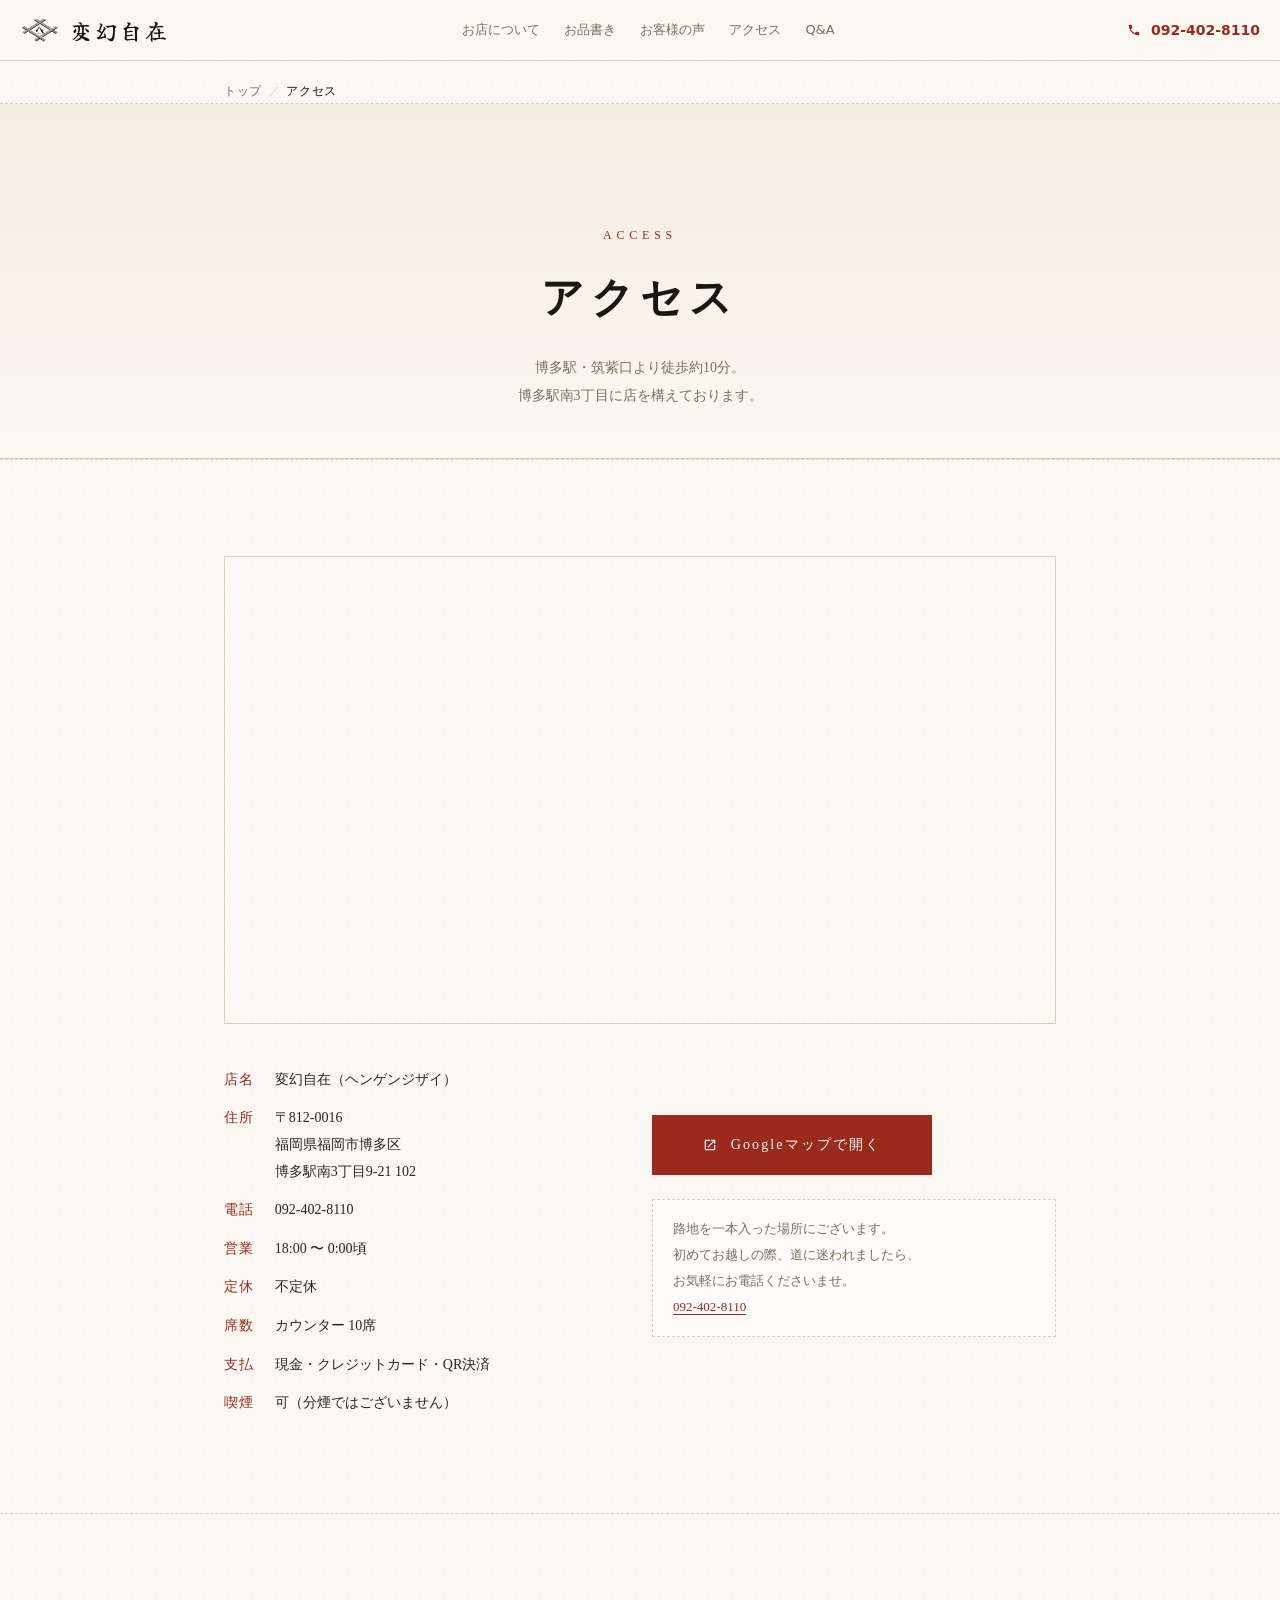
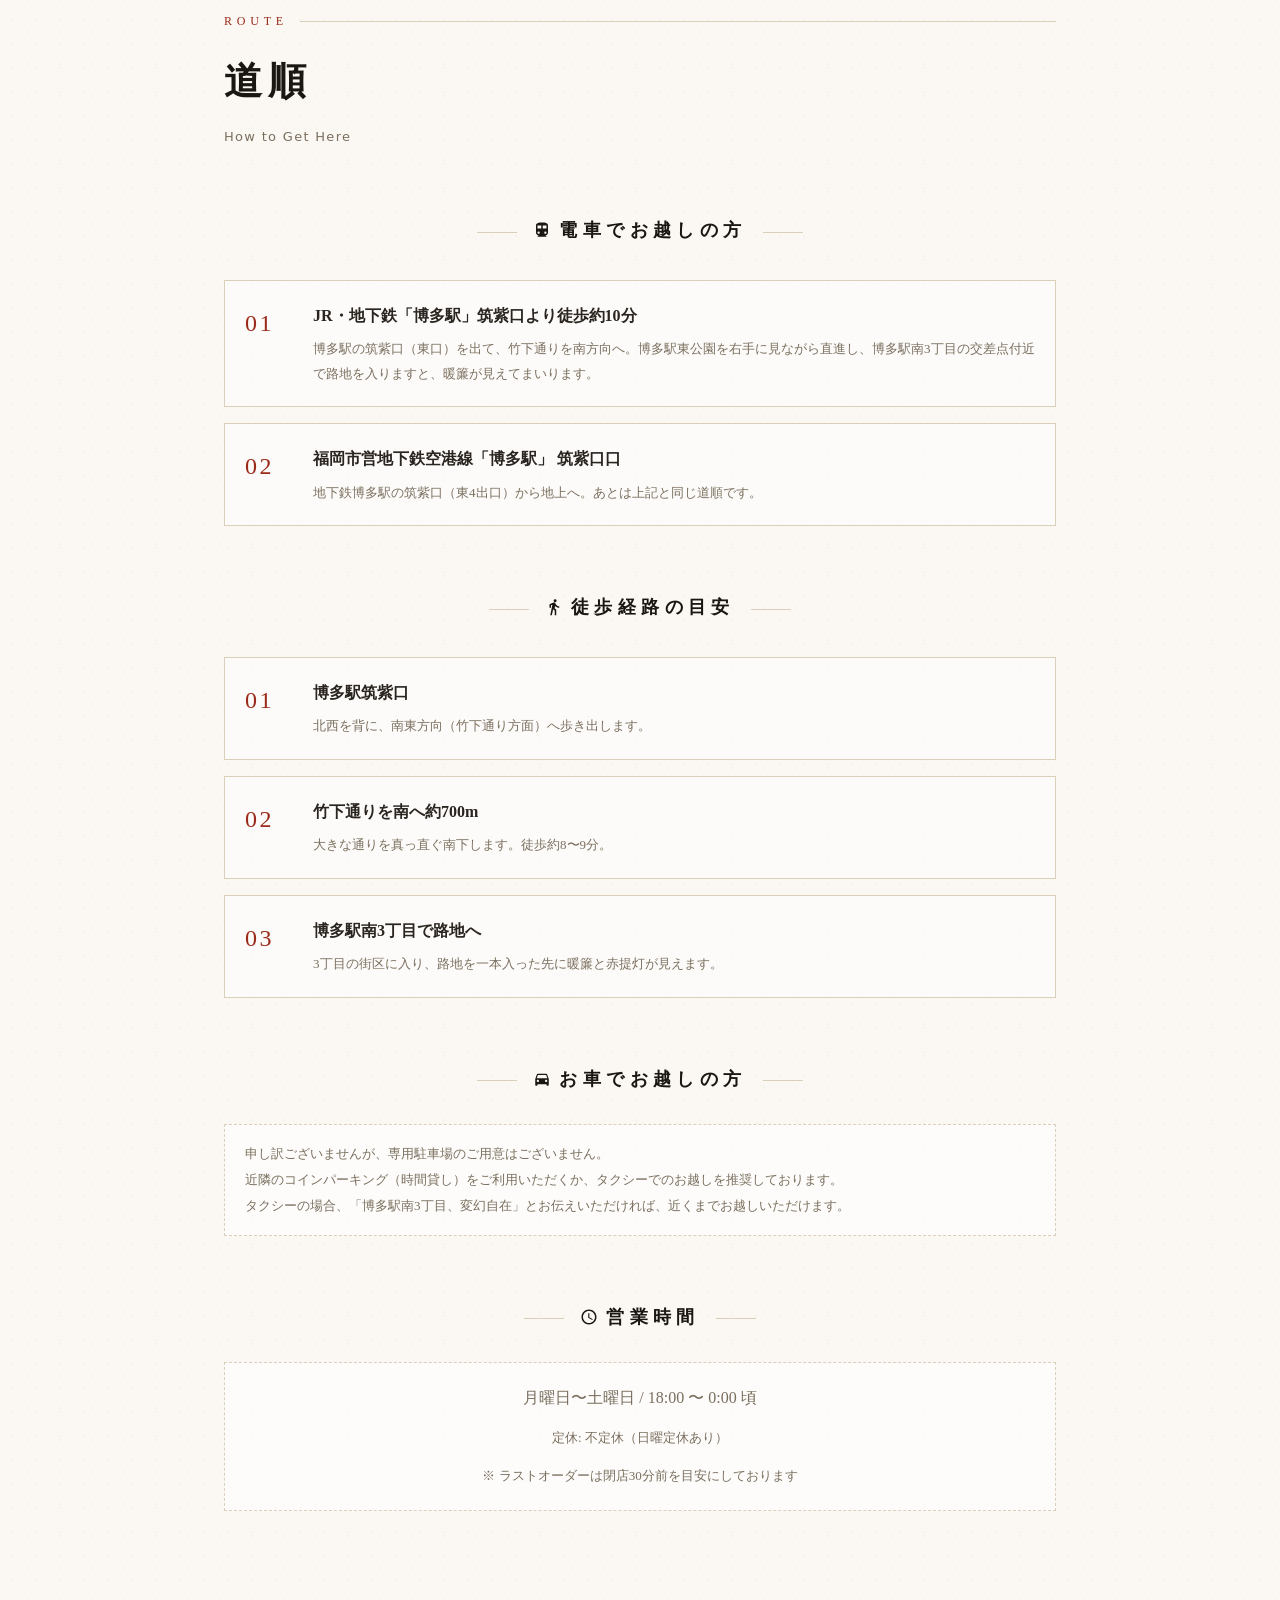
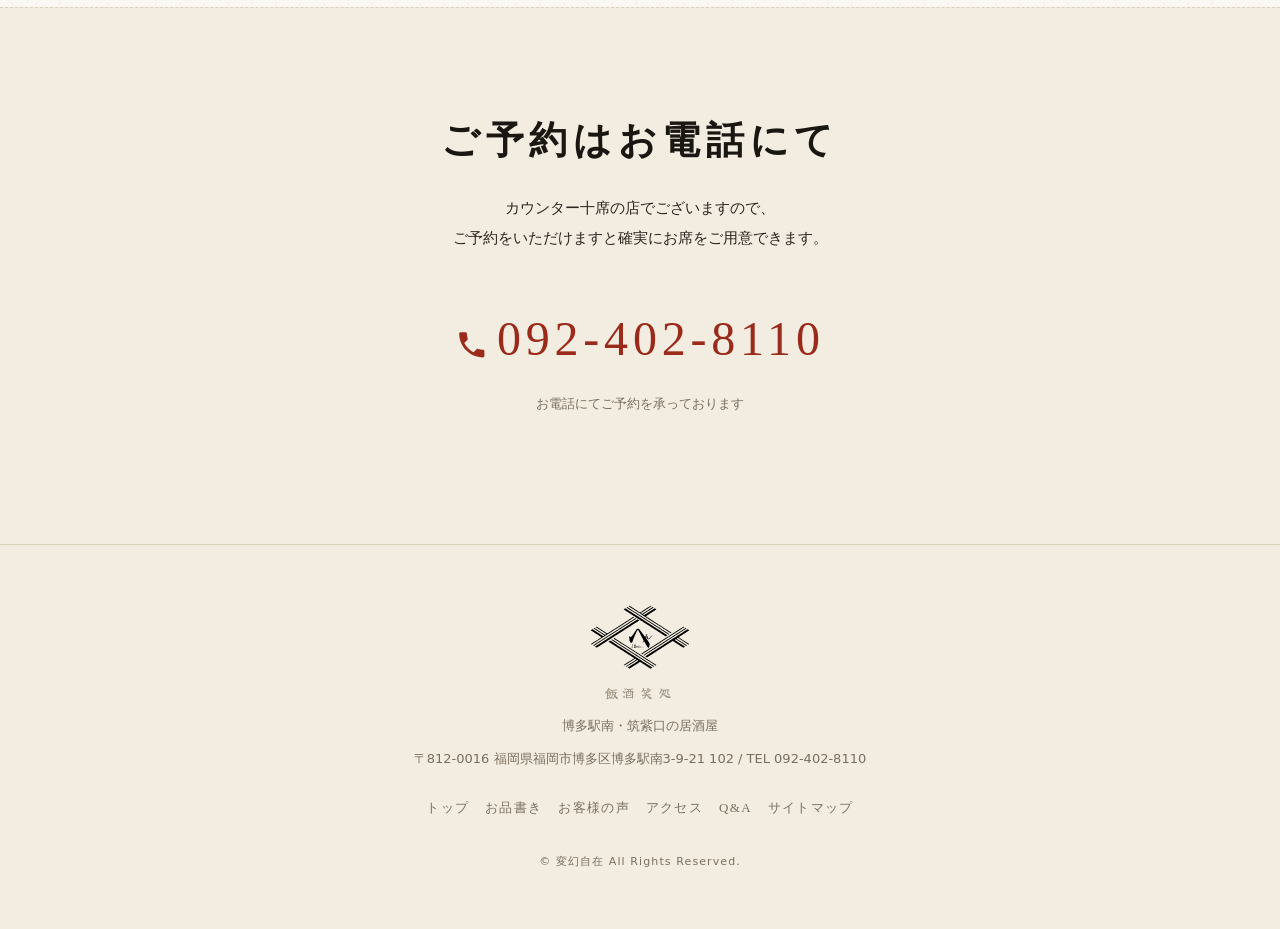
==== access/index.html @ f9820d7b "fix: AIに聞くボタンHTMLから ai-ask-toggle span を削除（CSS除去とHTML残骸の整合） - 前commitでCSSセレクタは削除済だったが、index.html側に <" ====
<!DOCTYPE html>
<html lang="ja">
<head>
<meta charset="UTF-8">
<!-- Google tag (gtag.js) -->
<script async src="https://www.googletagmanager.com/gtag/js?id=G-1P9MWLDR5L"></script>
<script>
  window.dataLayer = window.dataLayer || [];
  function gtag(){dataLayer.push(arguments);}
  gtag('js', new Date());
  gtag('config', 'G-1P9MWLDR5L');
  // CV計測: 電話タップ / 地図タップ
  document.addEventListener('click', function(e){
    var tel = e.target.closest('a[href^="tel:"]');
    if (tel) {
      var phone = tel.getAttribute('href').replace('tel:','').replace(/[^0-9]/g,'');
      gtag('event', 'phone_click', { phone_number: phone, page_path: location.pathname, link_text: tel.textContent.trim() });
      gtag('event', 'generate_lead', { currency: 'JPY', value: 1, method: 'phone' });
      return;
    }
    var map = e.target.closest('a[href*="maps.app.goo.gl"], a[href*="google.com/maps"]');
    if (map && !map.closest('iframe')) {
      gtag('event', 'map_click', { link_url: map.getAttribute('href'), page_path: location.pathname });
      gtag('event', 'generate_lead', { currency: 'JPY', value: 1, method: 'map' });
    }
  });
</script>
<meta name="viewport" content="width=device-width, initial-scale=1.0">
<meta name="format-detection" content="telephone=no">
<title>アクセス｜変幻自在｜博多駅・筑紫口より徒歩10分の居酒屋</title>
<meta name="description" content="四季折々の旬のお料理と豊富なお酒・酒の肴の居酒屋「変幻自在」へのアクセス。〒812-0016 博多駅南3-9-21 102。博多駅・筑紫口より徒歩約10分。地図・道順・営業時間。電話 092-402-8110。">
<meta name="keywords" content="変幻自在 アクセス,博多駅 居酒屋 徒歩,博多駅 筑紫口 居酒屋,博多駅南3丁目 居酒屋,博多 居酒屋 地図">
<link rel="canonical" href="https://hengenjizai-hakata.com/access/">
<link rel="icon" type="image/svg+xml" href="/assets/logo.svg">
<link rel="apple-touch-icon" href="/assets/logo.svg">
<meta name="theme-color" content="#fbf8f3">
<meta property="og:type" content="article">
<meta property="og:title" content="アクセス｜変幻自在｜博多駅・筑紫口より徒歩10分">
<meta property="og:description" content="四季折々の旬のお料理と豊富なお酒の居酒屋「変幻自在」へのアクセス。〒812-0016 博多駅南3-9-21 102。博多駅・筑紫口より徒歩約10分。地図・道順・営業時間。">
<meta property="og:url" content="https://hengenjizai-hakata.com/access/">
<meta property="og:locale" content="ja_JP">
<meta property="og:site_name" content="変幻自在">
<meta property="og:image" content="https://hengenjizai-hakata.com/assets/exterior.jpg">
<meta property="og:image:secure_url" content="https://hengenjizai-hakata.com/assets/exterior.jpg">
<meta property="og:image:type" content="image/jpeg">
<meta property="og:image:width" content="1600">
<meta property="og:image:height" content="1067">
<meta property="og:image:alt" content="変幻自在 店舗外観｜暖簾と赤提灯（博多駅南）">
<meta name="twitter:card" content="summary_large_image">
<meta name="twitter:title" content="アクセス｜変幻自在｜博多駅・筑紫口より徒歩10分">
<meta name="twitter:description" content="四季折々の旬のお料理と豊富なお酒の居酒屋「変幻自在」。〒812-0016 博多駅南3-9-21 102。博多駅・筑紫口より徒歩約10分。地図・道順・営業時間。">
<meta name="twitter:image" content="https://hengenjizai-hakata.com/assets/exterior.jpg">
<meta name="twitter:image:alt" content="変幻自在 店舗外観｜暖簾と赤提灯（博多駅南）">

<link rel="preconnect" href="https://fonts.googleapis.com">
<link rel="preconnect" href="https://fonts.gstatic.com" crossorigin>
<link rel="stylesheet" href="https://fonts.googleapis.com/css2?family=Klee+One:wght@400;600&family=Yuji+Mai&display=swap">
<link rel="stylesheet" href="/assets/style.css?v=20260519n">

<script type="application/ld+json">
{
  "@context": "https://schema.org",
  "@type": "BreadcrumbList",
  "itemListElement": [
    {"@type":"ListItem","position":1,"name":"トップ","item":"https://hengenjizai-hakata.com/"},
    {"@type":"ListItem","position":2,"name":"アクセス","item":"https://hengenjizai-hakata.com/access/"}
  ]
}
</script>

<script type="application/ld+json">
{
  "@context":"https://schema.org",
  "@type":"Restaurant",
  "name":"変幻自在",
  "alternateName":"ヘンゲンジザイ",
  "image":["https://hengenjizai-hakata.com/assets/exterior.jpg","https://hengenjizai-hakata.com/assets/interior.jpg"],
  "address":{"@type":"PostalAddress","streetAddress":"博多駅南3丁目9-21 102","addressLocality":"福岡市博多区","addressRegion":"福岡県","postalCode":"812-0016","addressCountry":"JP"},
  "geo":{"@type":"GeoCoordinates","latitude":33.58189,"longitude":130.42303},
  "telephone":"+81-92-402-8110",
  "url":"https://hengenjizai-hakata.com/",
  "smokingAllowed":true,
  "maximumAttendeeCapacity":10,
  "servesCuisine":["Japanese","Izakaya"],
  "priceRange":"¥3,000〜¥4,000",
  "acceptsReservations":"True",
  "openingHoursSpecification":[{"@type":"OpeningHoursSpecification","dayOfWeek":["Monday","Tuesday","Wednesday","Thursday","Friday","Saturday"],"opens":"18:00","closes":"00:00"}],
  "hasMap":"https://maps.app.goo.gl/iHLLd2m7xEdmFTqz5",
  "publicAccess":true
}
</script>
<script>if(sessionStorage.getItem('hjz_loaded')){document.documentElement.classList.add('no-loader')}</script>
</head>
<body>

<div class="loader" id="loader">
  <img src="/assets/logo.svg" alt="変幻自在" class="loader-logo">
</div>

<svg xmlns="http://www.w3.org/2000/svg" style="display:none" aria-hidden="true">
  <symbol id="i-phone" viewBox="0 0 24 24"><path fill="currentColor" d="M6.62 10.79c1.44 2.83 3.76 5.14 6.59 6.59l2.2-2.2c.28-.28.67-.36 1.02-.25 1.12.37 2.33.57 3.57.57.55 0 1 .45 1 1V20c0 .55-.45 1-1 1-9.39 0-17-7.61-17-17 0-.55.45-1 1-1h3.5c.55 0 1 .45 1 1 0 1.25.2 2.45.57 3.57.11.35.03.74-.25 1.02l-2.2 2.2z"/></symbol>
  <symbol id="i-pin" viewBox="0 0 24 24"><path fill="currentColor" d="M12 2C8.13 2 5 5.13 5 9c0 5.25 7 13 7 13s7-7.75 7-13c0-3.87-3.13-7-7-7zm0 9.5a2.5 2.5 0 1 1 0-5 2.5 2.5 0 0 1 0 5z"/></symbol>
  <symbol id="i-menu" viewBox="0 0 24 24"><path fill="currentColor" d="M3 5h2v2H3V5zm4 0h14v2H7V5zM3 11h2v2H3v-2zm4 0h14v2H7v-2zM3 17h2v2H3v-2zm4 0h14v2H7v-2z"/></symbol>
  <symbol id="i-star" viewBox="0 0 24 24"><path fill="currentColor" d="M12 2l3.09 6.26L22 9.27l-5 4.87L18.18 21 12 17.77 5.82 21 7 14.14l-5-4.87 6.91-1.01L12 2z"/></symbol>
  <symbol id="i-train" viewBox="0 0 24 24"><path fill="currentColor" d="M12 2c-4 0-8 .5-8 4v9.5C4 17.43 5.57 19 7.5 19L6 20.5v.5h12v-.5L16.5 19c1.93 0 3.5-1.57 3.5-3.5V6c0-3.5-3.58-4-8-4zM7.5 17c-.83 0-1.5-.67-1.5-1.5S6.67 14 7.5 14s1.5.67 1.5 1.5S8.33 17 7.5 17zm3.5-7H6V6h5v4zm2 0V6h5v4h-5zm3.5 7c-.83 0-1.5-.67-1.5-1.5s.67-1.5 1.5-1.5 1.5.67 1.5 1.5-.67 1.5-1.5 1.5z"/></symbol>
  <symbol id="i-walk" viewBox="0 0 24 24"><path fill="currentColor" d="M13.5 5.5c1.1 0 2-.9 2-2s-.9-2-2-2-2 .9-2 2 .9 2 2 2zM9.8 8.9L7 23h2.1l1.8-8 2.1 2v6h2v-7.5l-2.1-2 .6-3C14.8 12 16.8 13 19 13v-2c-1.9 0-3.5-1-4.3-2.4l-1-1.6c-.4-.6-1-1-1.7-1-.3 0-.5.1-.8.1L6 8.3V13h2V9.6l1.8-.7z"/></symbol>
  <symbol id="i-car" viewBox="0 0 24 24"><path fill="currentColor" d="M18.92 6.01C18.72 5.42 18.16 5 17.5 5h-11c-.66 0-1.21.42-1.42 1.01L3 12v8c0 .55.45 1 1 1h1c.55 0 1-.45 1-1v-1h12v1c0 .55.45 1 1 1h1c.55 0 1-.45 1-1v-8l-2.08-5.99zM6.5 16c-.83 0-1.5-.67-1.5-1.5S5.67 13 6.5 13s1.5.67 1.5 1.5S7.33 16 6.5 16zm11 0c-.83 0-1.5-.67-1.5-1.5s.67-1.5 1.5-1.5 1.5.67 1.5 1.5-.67 1.5-1.5 1.5zM5 11l1.5-4.5h11L19 11H5z"/></symbol>
  <symbol id="i-external" viewBox="0 0 24 24"><path fill="currentColor" d="M19 19H5V5h7V3H5c-1.11 0-2 .9-2 2v14a2 2 0 0 0 2 2h14c1.1 0 2-.9 2-2v-7h-2v7zM14 3v2h3.59l-9.83 9.83 1.41 1.41L19 6.41V10h2V3h-7z"/></symbol>
  <symbol id="i-clock" viewBox="0 0 24 24"><path fill="currentColor" d="M12 2C6.48 2 2 6.48 2 12s4.48 10 10 10 10-4.48 10-10S17.52 2 12 2zm0 18c-4.41 0-8-3.59-8-8s3.59-8 8-8 8 3.59 8 8-3.59 8-8 8zm.5-13H11v6l5.25 3.15.75-1.23-4.5-2.67V7z"/></symbol>
</svg>

<header>
  <div class="row">
    <a href="/" class="logo" aria-label="変幻自在 トップへ"><img src="/assets/logo.svg" alt="" class="logo-img" aria-hidden="true"><span class="logo-text font-shodo">変幻自在</span></a>
    <nav>
      <a href="/#about">お店について</a>
      <a href="/menu/">お品書き</a>
      <a href="/voice/">お客様の声</a>
      <a href="/access/" aria-current="page">アクセス</a>
      <a href="/faq/">Q&amp;A</a>
    </nav>
    <a href="tel:0924028110" class="tel-mini"><svg class="icon" aria-hidden="true"><use href="#i-phone"/></svg>092-402-8110</a>
  </div>
</header>

<nav class="breadcrumb" aria-label="パンくず">
  <ol>
    <li><a href="/">トップ</a></li>
    <li aria-current="page">アクセス</li>
  </ol>
</nav>

<section class="page-hero">
  <div class="sub">ACCESS</div>
  <h1>アクセス</h1>
  <p>博多駅・筑紫口より徒歩約10分。<br>博多駅南3丁目に店を構えております。</p>
</section>

<section>
  <div class="container">
    <div class="access-map" style="margin-bottom:32px">
      <iframe src="https://www.google.com/maps/embed?pb=!1m18!1m12!1m3!1d3323.9018913751415!2d130.42303697569642!3d33.58189647333772!2m3!1f0!2f0!3f0!3m2!1i1024!2i768!4f13.1!3m3!1m2!1s0x354191bb45102d21%3A0x3eda481ae84d80f0!2z5aSJ5bm76Ieq5Zyo!5e0!3m2!1sja!2sjp!4v1779094374342!5m2!1sja!2sjp" style="width:100%;aspect-ratio:16/9;border:1px solid var(--c-line)" allowfullscreen referrerpolicy="no-referrer-when-downgrade" title="変幻自在 地図"></iframe>
    </div>

    <div class="access-row">
      <div class="access-info">
        <dl>
          <dt>店名</dt><dd>変幻自在（ヘンゲンジザイ）</dd>
          <dt>住所</dt><dd>〒812-0016<br>福岡県福岡市博多区<br>博多駅南3丁目9-21 102</dd>
          <dt>電話</dt><dd><a href="tel:0924028110">092-402-8110</a></dd>
          <dt>営業</dt><dd>18:00 〜 0:00頃</dd>
          <dt>定休</dt><dd>不定休</dd>
          <dt>席数</dt><dd>カウンター 10席</dd>
          <dt>支払</dt><dd>現金・クレジットカード・QR決済</dd>
          <dt>喫煙</dt><dd>可（分煙ではございません）</dd>
        </dl>
      </div>
      <div>
        <div class="section-cta" style="text-align:left">
          <a href="https://maps.app.goo.gl/iHLLd2m7xEdmFTqz5" target="_blank" rel="noopener" class="btn btn-primary"><svg class="icon" aria-hidden="true"><use href="#i-external"/></svg>Googleマップで開く</a>
        </div>
        <div class="access-note" style="margin-top:24px">
          路地を一本入った場所にございます。<br>
          初めてお越しの際、道に迷われましたら、<br>
          お気軽にお電話くださいませ。<br>
          <a href="tel:0924028110" style="color:var(--c-accent);border-bottom:1px solid currentColor">092-402-8110</a>
        </div>
      </div>
    </div>
  </div>
</section>

<section>
  <div class="container">
    <div class="sect-label">ROUTE</div>
    <h2 class="sect-title">道順<small>How to Get Here</small></h2>

    <h3 class="menu-h3"><svg class="icon" aria-hidden="true" style="margin-right:8px"><use href="#i-train"/></svg>電車でお越しの方</h3>
    <div class="route-steps">
      <div class="route-step">
        <div>
          <h4>JR・地下鉄「博多駅」筑紫口より徒歩約10分</h4>
          <p>博多駅の筑紫口（東口）を出て、竹下通りを南方向へ。博多駅東公園を右手に見ながら直進し、博多駅南3丁目の交差点付近で路地を入りますと、暖簾が見えてまいります。</p>
        </div>
      </div>
      <div class="route-step">
        <div>
          <h4>福岡市営地下鉄空港線「博多駅」 筑紫口口</h4>
          <p>地下鉄博多駅の筑紫口（東4出口）から地上へ。あとは上記と同じ道順です。</p>
        </div>
      </div>
    </div>

    <h3 class="menu-h3"><svg class="icon" aria-hidden="true" style="margin-right:8px"><use href="#i-walk"/></svg>徒歩経路の目安</h3>
    <div class="route-steps">
      <div class="route-step">
        <div>
          <h4>博多駅筑紫口</h4>
          <p>北西を背に、南東方向（竹下通り方面）へ歩き出します。</p>
        </div>
      </div>
      <div class="route-step">
        <div>
          <h4>竹下通りを南へ約700m</h4>
          <p>大きな通りを真っ直ぐ南下します。徒歩約8〜9分。</p>
        </div>
      </div>
      <div class="route-step">
        <div>
          <h4>博多駅南3丁目で路地へ</h4>
          <p>3丁目の街区に入り、路地を一本入った先に暖簾と赤提灯が見えます。</p>
        </div>
      </div>
    </div>

    <h3 class="menu-h3"><svg class="icon" aria-hidden="true" style="margin-right:8px"><use href="#i-car"/></svg>お車でお越しの方</h3>
    <div class="access-note">
      申し訳ございませんが、専用駐車場のご用意はございません。<br>
      近隣のコインパーキング（時間貸し）をご利用いただくか、タクシーでのお越しを推奨しております。<br>
      タクシーの場合、「博多駅南3丁目、変幻自在」とお伝えいただければ、近くまでお越しいただけます。
    </div>

    <h3 class="menu-h3" style="margin-top:64px"><svg class="icon" aria-hidden="true" style="margin-right:8px"><use href="#i-clock"/></svg>営業時間</h3>
    <div class="access-note" style="text-align:center;font-family:var(--font-mincho);font-size:16px;line-height:2.4">
      月曜日〜土曜日 / 18:00 〜 0:00 頃<br>
      <span style="font-size:13px;color:var(--c-mute)">定休: 不定休（日曜定休あり）</span><br>
      <span style="font-size:13px;color:var(--c-mute)">※ ラストオーダーは閉店30分前を目安にしております</span>
    </div>
  </div>
</section>

<section style="background:var(--c-bg2)">
  <div class="container reservation">
    <h2 class="sect-title" style="margin-bottom:16px">ご予約はお電話にて</h2>
    <p class="lead">
      カウンター十席の店でございますので、<br>
      ご予約をいただけますと確実にお席をご用意できます。
    </p>
    <a href="tel:0924028110" class="big-tel"><svg class="icon" aria-hidden="true"><use href="#i-phone"/></svg>092-402-8110</a>
    <div class="tel-note">お電話にてご予約を承っております</div>
  </div>
</section>

<footer>
  <div class="logo"><img src="/assets/logo.svg" alt="変幻自在" class="logo-img"></div>
  <p class="footer-tagline">飯酒笑処</p>
  <p>博多駅南・筑紫口の居酒屋</p>
  <p>〒812-0016 福岡県福岡市博多区博多駅南3-9-21 102 / TEL 092-402-8110</p>
  <nav>
    <a href="/">トップ</a>
    <a href="/menu/">お品書き</a>
    <a href="/voice/">お客様の声</a>
    <a href="/access/">アクセス</a>
    <a href="/faq/">Q&amp;A</a>
    <a href="/sitemap/">サイトマップ</a>
  </nav>
  <div class="copyright">© 変幻自在 All Rights Reserved.</div>
</footer>

<nav class="mobile-cta" aria-label="モバイルCTA">
  <a href="tel:0924028110" class="primary"><svg class="icon" aria-hidden="true"><use href="#i-phone"/></svg>電話する</a>
  <a href="/menu/"><svg class="icon" aria-hidden="true"><use href="#i-menu"/></svg>品書き</a>
  <a href="https://maps.app.goo.gl/iHLLd2m7xEdmFTqz5" target="_blank" rel="noopener"><svg class="icon" aria-hidden="true"><use href="#i-pin"/></svg>地図</a>
</nav>

<script>
(function(){
  var l=document.getElementById('loader');
  if(!l)return;
  function hide(){l.classList.add('is-hidden')}
  if(document.readyState==='complete'){setTimeout(hide,800)}
  else{window.addEventListener('load',function(){setTimeout(hide,800)},{once:true})}
  setTimeout(hide,3500);
})();
sessionStorage.setItem('hjz_loaded','1');
</script>

</body>
</html>
---- assets/style.css ----
/* Loader */
.loader{
  position:fixed;inset:0;background:#fff;z-index:9999;
  display:flex;align-items:center;justify-content:center;
  transition:opacity 1s cubic-bezier(.4,0,.2,1), visibility 1s cubic-bezier(.4,0,.2,1);
}
.loader-logo{
  width:min(60%,320px);height:auto;
  opacity:0;
  animation:logo-breathe 2.2s cubic-bezier(.2,.7,.3,1) forwards;
}
.loader.is-hidden{opacity:0;visibility:hidden;pointer-events:none}
.loader.is-hidden .loader-logo{transform:scale(1.04);opacity:.6;transition:transform 1s ease, opacity 1s ease}
@keyframes logo-breathe{
  0%{opacity:0;transform:scale(.92)}
  35%{opacity:1;transform:scale(1)}
  100%{opacity:1;transform:scale(1.02)}
}
html.no-loader .loader{display:none}
@media(prefers-reduced-motion:reduce){
  .loader-logo{animation:none;opacity:1}
  .hero .sub,.hero h1,.hero .lead,.hero .cta-row{opacity:1;animation:none}
  .hero-img{opacity:1;animation:none}
}

/* Logos */
.logo-img{display:block;height:auto;width:auto}
header .logo{
  display:inline-flex;align-items:center;gap:10px;
  font-family:var(--font-mincho);font-size:18px;letter-spacing:.18em;color:var(--c-ink);
  line-height:1;
}
header .logo-img{height:26px;width:auto;max-width:48px;display:block}
header .logo-text{display:inline-block;line-height:1;white-space:nowrap}
@media(max-width:600px){
  header .logo-img{height:22px;max-width:40px}
  header .logo{font-size:15px;gap:8px;letter-spacing:.15em}
}
footer .logo-img{height:72px;margin:0 auto 4px;max-width:220px}

:root{
  --c-bg:#fbf8f3;
  --c-bg2:#f3ede1;
  --c-text:#2a2520;
  --c-mute:#7a6f5f;
  --c-line:#d9cfbb;
  --c-ink:#1a1612;
  --c-accent:#9a2a1a;
  --c-accent2:#2c4c6b;
  --font-mincho:"Shippori Mincho","Noto Serif JP",serif;
  --font-gothic:"Noto Sans JP",system-ui,sans-serif;
  --font-hand:"Klee One","Yuji Mai","Shippori Mincho",cursive;
  --font-shodo:"Yuji Mai","Shippori Mincho","Noto Serif JP",serif;
}
.font-shodo{font-family:var(--font-shodo) !important;letter-spacing:.18em}
.hero h1.font-shodo{font-weight:400}
header .logo-text.font-shodo{font-weight:400;letter-spacing:.14em}
.footer-tagline{
  font-family:var(--font-shodo);
  font-size:13px;
  color:var(--c-mute);
  letter-spacing:.35em;
  opacity:.7;
  margin:8px 0 6px;
}
*{box-sizing:border-box;margin:0;padding:0}
html{scroll-behavior:smooth}
body{
  background:var(--c-bg);
  color:var(--c-text);
  font-family:var(--font-gothic);
  font-size:16px;line-height:1.9;
  -webkit-font-smoothing:antialiased;
  padding-bottom:64px;
  background-image:
    radial-gradient(rgba(154,42,26,.04) 1px,transparent 1px),
    radial-gradient(rgba(42,37,32,.03) 1px,transparent 1px);
  background-size:24px 24px, 32px 32px;
  background-position:0 0, 12px 16px;
}
a{color:inherit;text-decoration:none}
img{max-width:100%;display:block;height:auto}
.icon{width:1em;height:1em;display:inline-block;vertical-align:-.15em;fill:currentColor;flex-shrink:0}
.icon-lg{width:1.5em;height:1.5em}
.stars{display:inline-flex;gap:2px;color:var(--c-accent);align-items:center}
.stars .icon{width:1.1em;height:1.1em}
.container{max-width:880px;margin:0 auto;padding:0 24px}

/* Header */
header{
  position:fixed;top:0;left:0;right:0;z-index:50;
  background:rgba(251,248,243,.92);backdrop-filter:blur(6px);
  border-bottom:1px solid var(--c-line);
}
header .row{display:flex;justify-content:space-between;align-items:center;height:60px;padding:0 20px}
header .logo{font-family:var(--font-mincho);font-size:22px;letter-spacing:.15em;color:var(--c-ink)}
header .logo .sm{font-size:11px;color:var(--c-mute);letter-spacing:.2em;margin-left:6px;font-family:var(--font-gothic)}
header nav{display:none}
header .tel-mini{display:inline-flex;align-items:center;gap:6px;color:var(--c-accent);font-weight:700;font-size:14px}
header .tel-mini .icon{width:14px;height:14px;margin-right:4px}
@media(min-width:880px){
  header nav{display:flex;gap:24px;font-size:13px}
  header nav a{color:var(--c-mute)}
  header nav a:hover{color:var(--c-accent)}
}

/* Breadcrumb */
.breadcrumb{
  padding:80px 24px 0;max-width:880px;margin:0 auto;
  font-size:12px;color:var(--c-mute);letter-spacing:.05em;
}
.breadcrumb ol{list-style:none;display:flex;flex-wrap:wrap;gap:6px;align-items:center}
.breadcrumb li::after{content:"／";margin-left:6px;color:var(--c-line)}
.breadcrumb li:last-child::after{display:none}
.breadcrumb a{color:var(--c-mute)}
.breadcrumb a:hover{color:var(--c-accent)}
.breadcrumb li[aria-current]{color:var(--c-ink)}

/* Hero */
.hero{
  min-height:100vh;display:flex;align-items:flex-end;justify-content:center;
  text-align:center;padding:120px 24px 64px;
  background:
    linear-gradient(180deg,rgba(251,248,243,.0) 0%,rgba(251,248,243,.0) 35%,rgba(251,248,243,.65) 75%,rgba(251,248,243,.95) 100%),
    url('/assets/exterior.jpg') center 35%/cover no-repeat;
  position:relative;
  overflow:hidden;
}
.hero-img{display:none}
.hero-content{width:100%;position:relative;z-index:2}
.hero .sub,.hero h1,.hero .lead,.hero .cta-row{opacity:0;animation:hero-fade 1.2s cubic-bezier(.2,.7,.3,1) forwards}
.hero .sub{animation-delay:1.3s}
.hero h1{animation-delay:1.5s}
.hero .lead{animation-delay:1.9s}
.hero .cta-row{animation-delay:2.3s}
@keyframes hero-fade{from{opacity:0;transform:translateY(24px)}to{opacity:1;transform:translateY(0)}}
.hero::before{
  content:"";position:absolute;inset:0;
  background:inherit;background-size:cover;background-position:center 35%;
  z-index:0;
  opacity:0;
  animation:hero-img-in 2s ease-out .8s forwards, hero-zoom 18s ease-out 1.2s forwards;
}
@keyframes hero-img-in{from{opacity:0;transform:scale(1.08)}to{opacity:1;transform:scale(1.04)}}
@keyframes hero-zoom{from{transform:scale(1.04)}to{transform:scale(1)}}

@media(max-width:720px){
  .hero{
    min-height:auto;
    background:none !important;
    display:block;
    padding:80px 0 40px;
    text-align:center;
    overflow:visible;
  }
  .hero::before{display:none}
  .hero-img{
    display:block;
    width:100%;
    aspect-ratio:4/3;
    object-fit:cover;
    opacity:0;
    animation:hero-img-in-sp 1.4s ease-out .6s forwards;
  }
  @keyframes hero-img-in-sp{from{opacity:0}to{opacity:1}}
  .hero-content{padding:36px 24px 0}
  .hero h1{text-shadow:none;margin-top:0}
  .hero .sub{margin-bottom:24px}
  .hero .sub{animation-delay:1.1s}
  .hero h1{animation-delay:1.3s}
  .hero .lead{animation-delay:1.6s}
  .hero .cta-row{animation-delay:1.9s}
}
.hero h1{
  font-family:var(--font-mincho);
  font-size:clamp(40px,10vw,84px);
  letter-spacing:.2em;color:var(--c-ink);
  margin:0 0 20px;
  font-weight:600;
  text-shadow:0 2px 16px rgba(251,248,243,.6);
}
.hero .sub{
  font-family:var(--font-mincho);
  font-size:clamp(13px,2.6vw,15px);
  color:var(--c-accent);letter-spacing:.4em;margin-bottom:32px;
}
.hero p.lead{
  font-family:var(--font-mincho);
  font-size:clamp(15px,3.6vw,18px);
  max-width:520px;margin:0 auto 36px;
  color:var(--c-text);line-height:2.2;
}
.hero .cta-row{display:flex;flex-direction:column;gap:12px;align-items:center}
@media(min-width:600px){.hero .cta-row{flex-direction:row;justify-content:center}}

/* Page hero (sub pages) */
.page-hero{
  padding:120px 24px 48px;text-align:center;
  background:linear-gradient(180deg,var(--c-bg2),var(--c-bg));
  border-bottom:1px solid var(--c-line);
}
.page-hero .sub{font-family:var(--font-mincho);font-size:12px;color:var(--c-accent);letter-spacing:.4em;margin-bottom:12px}
.page-hero h1{font-family:var(--font-mincho);font-size:clamp(28px,6vw,42px);letter-spacing:.15em;color:var(--c-ink);font-weight:600}
.page-hero p{font-family:var(--font-mincho);font-size:14px;color:var(--c-mute);margin-top:16px;line-height:2}

/* Button */
.btn{
  display:inline-flex;align-items:center;justify-content:center;gap:8px;
  padding:16px 32px;border:1px solid var(--c-ink);color:var(--c-ink);
  font-family:var(--font-mincho);letter-spacing:.15em;font-size:14px;
  background:transparent;
  transition:.2s;min-width:240px;
}
.btn:hover{background:var(--c-ink);color:var(--c-bg)}
.btn-primary{background:var(--c-accent);border-color:var(--c-accent);color:#fff}
.btn-primary:hover{background:#7c1d10;color:#fff}
.btn .icon{margin-right:6px}
.big-tel .icon{width:.7em;height:.7em;margin-right:8px}

/* Section common */
section{padding:96px 0;border-top:1px dashed var(--c-line)}
.sect-label{
  font-family:var(--font-mincho);
  color:var(--c-accent);letter-spacing:.4em;font-size:12px;margin-bottom:12px;
  display:flex;align-items:center;gap:12px;
}
.sect-label::after{content:"";flex:1;height:1px;background:var(--c-line)}
.sect-title{
  font-family:var(--font-mincho);
  font-size:clamp(26px,5.5vw,38px);letter-spacing:.15em;
  margin-bottom:40px;color:var(--c-ink);
}
.sect-title small{display:block;font-size:13px;color:var(--c-mute);letter-spacing:.1em;margin-top:8px;font-family:var(--font-gothic);font-weight:400}

/* About */
.about p{margin-bottom:1.2em;font-size:15px;line-height:2.2;font-family:var(--font-mincho)}
.about .pull{
  font-family:var(--font-mincho);
  font-size:clamp(20px,4.5vw,28px);
  color:var(--c-accent);letter-spacing:.1em;line-height:2;
  margin:40px 0;padding:32px 0;
  border-top:1px solid var(--c-line);border-bottom:1px solid var(--c-line);
  text-align:center;
}

/* Price summary */
.price-summary{
  background:var(--c-bg2);
  border:1px solid var(--c-line);
  border-radius:10px;
  padding:24px 28px;
  margin:0 0 40px;
}
.price-summary ul{
  list-style:none;
  display:flex;flex-wrap:wrap;
  justify-content:center;
  gap:14px 36px;
}
.price-summary li{
  display:inline-flex;align-items:baseline;gap:10px;
  font-family:var(--font-mincho);
  white-space:nowrap;
}
.price-summary .cat{font-size:17px;color:var(--c-ink);letter-spacing:.12em}
.price-summary .price{font-size:28px;color:var(--c-accent);letter-spacing:.04em;font-weight:700}
@media(max-width:600px){
  .price-summary{padding:24px 24px}
  .price-summary ul{
    flex-direction:column;
    align-items:flex-start;
    gap:18px;
  }
  .price-summary .cat{font-size:15px}
  .price-summary .price{font-size:22px}
}

/* AI Ask（モバイル限定・アコーディオン・POPな雰囲気） */
.ai-ask-wrap{display:none}
@media(max-width:720px){
  .ai-ask-wrap{
    display:block;
    padding:16px 20px 20px;
    background:transparent;
    border:none;
  }
  .ai-ask{
    max-width:360px;margin:0 auto;
    background:transparent;
    border:none;outline:none;
  }
  .ai-ask > summary,
  .ai-ask summary{
    list-style:none !important;
  }
  .ai-ask summary::-webkit-details-marker{display:none !important}
  .ai-ask summary::marker{content:"" !important;display:none !important;font-size:0 !important}
  /* サマリー（ボタン） */
  .ai-ask-summary{
    list-style:none;
    display:flex !important;align-items:center;justify-content:center;gap:12px;
    cursor:pointer;
    background:#fff;
    color:var(--c-accent);
    font-family:var(--font-hand);
    font-size:16px;font-weight:600;letter-spacing:.05em;
    padding:14px 22px;
    border:2px dashed var(--c-accent);
    border-radius:999px;
    box-shadow:0 6px 18px rgba(154,42,26,.10);
    transition:transform .15s, box-shadow .15s, background .15s;
    text-align:center;
    position:relative;
    -webkit-tap-highlight-color:transparent;
  }
  .ai-ask-summary:active{
    transform:scale(.98);
    box-shadow:0 3px 10px rgba(154,42,26,.10);
  }
  .ai-ask-sparkle{
    font-size:16px;color:#e8a948;
    animation:ai-sparkle 2.4s ease-in-out infinite;
    transform-origin:center;
    flex-shrink:0;
  }
  @keyframes ai-sparkle{
    0%,100%{transform:scale(1) rotate(0deg);opacity:.9}
    50%{transform:scale(1.18) rotate(15deg);opacity:1}
  }
  .ai-ask-label{
    line-height:1.4;
  }

  /* ボディ */
  .ai-ask-body{
    margin-top:14px;
    background:#fff;
    border-radius:18px;
    padding:22px 18px 20px;
    box-shadow:0 6px 18px rgba(0,0,0,.06);
    border:1px solid var(--c-line);
    text-align:center;
    animation:ai-body-in .35s cubic-bezier(.2,.7,.3,1.2);
  }
  @keyframes ai-body-in{
    from{opacity:0;transform:translateY(-6px) scale(.98)}
    to{opacity:1;transform:translateY(0) scale(1)}
  }
  .ai-ask-desc{
    font-family:var(--font-hand);
    font-size:14px;line-height:1.7;
    color:var(--c-ink);
    margin-bottom:18px;
  }
  .ai-ask-desc strong{
    color:var(--c-accent);
    font-weight:600;
    background:linear-gradient(transparent 60%, rgba(232,169,72,.45) 60%);
    padding:0 2px;
  }
  .ai-link{
    display:flex;align-items:center;gap:12px;
    background:#fffdf6;
    border:2px solid var(--c-ink);
    border-radius:14px;
    padding:14px 14px 14px 16px;
    color:var(--c-ink);
    text-decoration:none;
    box-shadow:0 4px 0 0 var(--c-ink);
    transition:transform .12s, box-shadow .12s;
    margin:0 auto;
    max-width:300px;
    text-align:left;
  }
  .ai-link:active{
    transform:translateY(3px);
    box-shadow:0 1px 0 0 var(--c-ink);
  }
  .ai-link .ai-logo{
    width:32px;height:32px;flex-shrink:0;display:block;
  }
  .ai-text{
    display:flex;flex-direction:column;align-items:flex-start;
    line-height:1.3;flex:1;
  }
  .ai-name{
    font-family:var(--font-hand);
    font-size:15px;font-weight:600;
    letter-spacing:.02em;color:var(--c-ink);
  }
  .ai-sub{
    font-family:var(--font-mincho);
    font-size:10px;color:var(--c-mute);
    letter-spacing:.1em;
    margin-top:2px;
  }
  .ai-arrow{
    font-size:18px;color:var(--c-accent);font-weight:bold;
    transition:transform .25s;
  }
  .ai-link:hover .ai-arrow{transform:translateX(3px)}

  .ai-ask-note{
    font-family:var(--font-hand);
    font-size:12px;color:var(--c-mute);
    line-height:1.7;
    margin-top:16px;
    padding:0 4px;
  }
  .ai-link-mini{
    display:inline-flex;align-items:center;gap:6px;
    margin-top:14px;
    color:var(--c-mute);
    font-family:var(--font-hand);
    font-size:12px;
    text-decoration:none;
    border-bottom:1px dotted var(--c-line);
    padding-bottom:2px;
    opacity:.85;
    transition:opacity .15s;
  }
  .ai-link-mini:active{opacity:.6}
  .ai-logo-mini{
    width:14px;height:14px;flex-shrink:0;display:block;
  }
}

/* Collage Marquee（横長カード・お客様とお料理の風景） */
.collage-section{
  padding:56px 0 32px;
  background:linear-gradient(180deg, var(--c-bg) 0%, var(--c-bg2) 100%);
}
.collage-marquee{
  overflow:hidden;
  width:100vw;
  margin-left:calc(50% - 50vw);
  margin-right:calc(50% - 50vw);
  -webkit-mask-image:linear-gradient(90deg,transparent 0,#000 6%,#000 94%,transparent 100%);
  mask-image:linear-gradient(90deg,transparent 0,#000 6%,#000 94%,transparent 100%);
}
.collage-track{
  display:flex;
  width:max-content;
  gap:18px;
  animation:collage-scroll 55s linear infinite;
  will-change:transform;
}
.collage-marquee:hover .collage-track{animation-play-state:paused}
.collage-card{display:block;flex-shrink:0}
.collage-card img{
  width:720px;
  height:auto;
  display:block;
  border-radius:12px;
  box-shadow:0 6px 18px rgba(0,0,0,.08);
  background:var(--c-bg2);
}
@media(max-width:600px){
  .collage-section{padding:36px 0 16px}
  .collage-track{gap:12px;animation-duration:42s}
  .collage-card img{width:420px;border-radius:8px}
}
@keyframes collage-scroll{
  from{transform:translateX(0)}
  to{transform:translateX(-50%)}
}
@media(prefers-reduced-motion:reduce){
  .collage-track{animation:none;justify-content:flex-start;overflow-x:auto}
}

/* Dishes Marquee (smooth horizontal auto-scroll, portrait cards) */
.dishes-marquee{
  overflow:hidden;
  width:100vw;
  margin-left:calc(50% - 50vw);
  margin-right:calc(50% - 50vw);
  margin-top:32px;margin-bottom:32px;
  -webkit-mask-image:linear-gradient(90deg,transparent 0,#000 6%,#000 94%,transparent 100%);
  mask-image:linear-gradient(90deg,transparent 0,#000 6%,#000 94%,transparent 100%);
}
.dishes-track{
  display:flex;
  width:max-content;
  gap:14px;
  animation:dishes-scroll 35s linear infinite;
  will-change:transform;
}
.dishes-marquee:hover .dishes-track{animation-play-state:paused}
.dishes-card{
  display:block;
  flex-shrink:0;
  width:auto;
}
.dishes-card img{
  height:280px;
  width:224px;          /* 4:5 縦長 */
  display:block;
  border-radius:10px;
  object-fit:cover;
  box-shadow:0 6px 18px rgba(0,0,0,.10);
}
@media(max-width:600px){
  .dishes-track{gap:10px;animation-duration:28s}
  .dishes-card img{height:208px;width:166px;border-radius:8px}
}
@keyframes dishes-scroll{
  from{transform:translateX(0)}
  to{transform:translateX(-50%)}
}
@media(prefers-reduced-motion:reduce){
  .dishes-track{animation:none;justify-content:flex-start;overflow-x:auto}
}

.menu-top-cta{margin:14px 0 8px}
.menu-top-cta .btn{min-width:240px;justify-content:center}

/* Gallery (customer-submitted dish photos) */
.gallery{
  margin-top:48px;
}
.gallery-intro{
  text-align:center;
  font-family:var(--font-mincho);
  color:var(--c-mute);
  font-size:14px;line-height:2;
  letter-spacing:.08em;
  margin-bottom:28px;
  padding:0 8px;
}
.gallery-intro .strong{color:var(--c-ink);font-size:16px;display:block;margin-bottom:6px;letter-spacing:.14em}
.gallery-grid{
  display:grid;
  grid-template-columns:repeat(2,1fr);
  gap:8px;
}
@media(min-width:600px){.gallery-grid{grid-template-columns:repeat(3,1fr);gap:12px}}
@media(min-width:920px){.gallery-grid{grid-template-columns:repeat(4,1fr)}}
.gallery-grid figure{
  margin:0;
  position:relative;
  overflow:hidden;
  border-radius:8px;
  background:#f0e9da;
  aspect-ratio:4 / 5;
  box-shadow:0 2px 8px rgba(0,0,0,.06);
}
.gallery-grid figure img{
  width:100%;height:100%;object-fit:cover;
  display:block;
  transition:transform .6s cubic-bezier(.2,.7,.3,1);
}
.gallery-grid figure:hover img{transform:scale(1.06)}
.gallery-note{
  text-align:center;
  font-family:var(--font-mincho);
  font-size:12px;color:var(--c-mute);
  letter-spacing:.12em;
  margin-top:24px;line-height:2;
}

/* Menu board image */
.menu-board-img{
  max-width:560px;width:100%;margin:24px auto 48px;
  border-radius:12px;overflow:hidden;
  box-shadow:0 8px 24px rgba(0,0,0,.08);
  border:1px solid var(--c-line);
}
.menu-board-img img{width:100%;height:auto;display:block}

/* Menu accordion */
.menu-acc-group{margin-top:16px}
.menu-acc{
  border-bottom:1px solid var(--c-line);
  padding:6px 0;
}
.menu-acc summary{
  cursor:pointer;list-style:none;
  display:flex;justify-content:space-between;align-items:center;
  padding:18px 0;
  font-family:var(--font-mincho);
  font-size:16px;letter-spacing:.15em;
  color:var(--c-ink);
  position:relative;
}
.menu-acc summary::-webkit-details-marker{display:none}
.menu-acc summary::after{
  content:"+";color:var(--c-accent);font-size:20px;
  transition:transform .2s;
}
.menu-acc[open] summary::after{content:"−"}
.menu-acc summary .count{
  font-size:12px;color:var(--c-mute);letter-spacing:.05em;margin-left:auto;margin-right:16px;
}
.menu-acc ul{
  list-style:none;
  padding:0 0 16px;
}
.menu-acc li{
  display:flex;justify-content:space-between;
  padding:10px 0;font-size:14px;
  border-bottom:1px dotted var(--c-line);
  font-family:var(--font-mincho);
}
.menu-acc li:last-child{border-bottom:0}
.menu-acc li .price{color:var(--c-mute);white-space:nowrap;margin-left:16px}

/* Menu */
.menu-intro{
  text-align:center;font-family:var(--font-mincho);
  font-size:15px;line-height:2.2;color:var(--c-mute);
  margin-bottom:32px;
}
.menu-h3{
  font-family:var(--font-mincho);
  font-size:18px;letter-spacing:.3em;
  color:var(--c-ink);
  text-align:center;margin:64px 0 28px;
  position:relative;
}
.menu-h3::before,.menu-h3::after{
  content:"";display:inline-block;width:40px;height:1px;background:var(--c-line);
  vertical-align:middle;margin:0 16px;
}
.menu-notice{
  background:rgba(255,255,255,.6);
  border:1px solid var(--c-line);
  padding:28px 24px;text-align:center;
  margin-bottom:48px;font-family:var(--font-mincho);
}
.menu-notice p{font-size:15px;line-height:1.9}
.menu-notice .sub{font-size:13px;color:var(--c-mute);margin-top:8px;letter-spacing:.1em}
.menu-regular{display:grid;gap:32px;margin-top:32px}
@media(min-width:720px){.menu-regular.cols-2{grid-template-columns:repeat(2,1fr)}}
@media(min-width:720px){.menu-regular.cols-3{grid-template-columns:repeat(3,1fr)}}
.menu-block h3{
  font-family:var(--font-mincho);font-size:18px;
  color:var(--c-accent);letter-spacing:.15em;margin-bottom:16px;
  padding-bottom:8px;border-bottom:1px solid var(--c-line);
}
.menu-block ul{list-style:none}
.menu-block li{display:flex;justify-content:space-between;padding:8px 0;font-size:14px;border-bottom:1px dotted var(--c-line)}
.menu-block li .price{color:var(--c-mute);white-space:nowrap;margin-left:16px}
.menu-note{
  margin-top:32px;text-align:center;font-size:13px;
  color:var(--c-mute);line-height:2;font-family:var(--font-mincho);
}

/* Scene */
.scenes{display:grid;gap:20px}
@media(min-width:720px){.scenes{grid-template-columns:repeat(2,1fr)}}
.scene{
  border:1px solid var(--c-line);padding:28px 24px;
  background:rgba(255,255,255,.5);
  position:relative;
}
.scene .no{
  position:absolute;top:-12px;left:24px;
  background:var(--c-bg);padding:0 12px;
  font-family:var(--font-mincho);color:var(--c-accent);
  font-size:13px;letter-spacing:.2em;
}
.scene h3{font-family:var(--font-mincho);color:var(--c-ink);font-size:18px;letter-spacing:.1em;margin-bottom:12px}
.scene p{font-size:14px;color:var(--c-mute);line-height:2;font-family:var(--font-mincho)}

/* Space */
.space-row{display:grid;gap:24px;align-items:center}
@media(min-width:720px){.space-row{grid-template-columns:1fr 1fr}}
.space-row img{aspect-ratio:3/4;object-fit:cover;width:100%}
@media(max-width:720px){.space-row img{aspect-ratio:4/3}}
.space-text p{font-family:var(--font-mincho);font-size:15px;line-height:2.2;margin-bottom:1em}
.space-spec{margin-top:24px;display:grid;grid-template-columns:auto 1fr;gap:8px 20px;font-size:13px}
.space-spec dt{color:var(--c-accent);font-family:var(--font-mincho);letter-spacing:.1em}

/* Voice */
.voice-list{display:grid;gap:16px}
@media(min-width:720px){.voice-list{grid-template-columns:repeat(2,1fr)}}
.voice{
  background:rgba(255,255,255,.6);
  border-left:3px solid var(--c-accent);
  padding:20px 24px;
}
.voice .stars{margin-bottom:8px}
.voice p{font-size:14px;line-height:1.9;font-family:var(--font-mincho)}
.voice .who{margin-top:8px;font-size:12px;color:var(--c-mute)}

/* Access */
.access-row{display:grid;gap:24px}
@media(min-width:720px){.access-row{grid-template-columns:1fr 1fr;align-items:start}}
.access-info dl{display:grid;grid-template-columns:auto 1fr;gap:12px 20px;font-size:14px}
.access-info dt{color:var(--c-accent);font-family:var(--font-mincho);letter-spacing:.1em}
.access-info dd{color:var(--c-text);font-family:var(--font-mincho)}
.access-map iframe{width:100%;aspect-ratio:4/3;border:1px solid var(--c-line)}
.access-note{
  background:rgba(255,255,255,.6);
  border:1px dashed var(--c-line);
  padding:16px 20px;margin-top:24px;
  font-size:13px;font-family:var(--font-mincho);
  line-height:2;color:var(--c-mute);
}

/* Route steps */
.route-steps{display:grid;gap:16px;margin-top:32px;counter-reset:step}
.route-step{
  display:flex;gap:20px;padding:20px;
  background:rgba(255,255,255,.5);border:1px solid var(--c-line);
}
.route-step::before{
  counter-increment:step;content:counter(step,decimal-leading-zero);
  font-family:var(--font-mincho);color:var(--c-accent);
  font-size:24px;letter-spacing:.1em;min-width:48px;
}
.route-step h4{font-family:var(--font-mincho);font-size:16px;margin-bottom:6px}
.route-step p{font-size:13px;color:var(--c-mute);line-height:1.9;font-family:var(--font-mincho)}

/* FAQ */
details{border-bottom:1px solid var(--c-line);padding:18px 0}
details summary{
  cursor:pointer;font-family:var(--font-mincho);
  color:var(--c-ink);font-size:16px;letter-spacing:.05em;
  list-style:none;position:relative;padding-right:24px;
}
details summary::-webkit-details-marker{display:none}
details summary::after{content:"+";position:absolute;right:0;top:0;color:var(--c-accent);font-size:18px}
details[open] summary::after{content:"−"}
details p{margin-top:12px;font-size:14px;color:var(--c-mute);line-height:2;font-family:var(--font-mincho)}
.faq-group{margin-top:48px}
.faq-group:first-child{margin-top:0}
.faq-group h3{
  font-family:var(--font-mincho);
  color:var(--c-accent);font-size:15px;letter-spacing:.3em;
  padding-bottom:8px;border-bottom:1px solid var(--c-line);
  margin-bottom:8px;
}

/* Reservation */
.reservation{text-align:center}
.reservation .big-tel{
  font-family:var(--font-mincho);
  font-size:clamp(28px,7vw,48px);
  color:var(--c-accent);letter-spacing:.1em;margin:16px 0 8px;
  display:inline-block;
}
.reservation .tel-note{font-size:13px;color:var(--c-mute);margin-bottom:32px;font-family:var(--font-mincho)}
.reservation .lead{font-family:var(--font-mincho);font-size:15px;line-height:2;margin-bottom:24px}

/* Footer */
footer{background:var(--c-bg2);padding:56px 24px;border-top:1px solid var(--c-line);text-align:center}
footer .logo{font-family:var(--font-mincho);font-size:26px;color:var(--c-ink);letter-spacing:.2em}
footer p{font-size:13px;color:var(--c-mute);margin-top:8px}
footer nav{margin-top:24px;display:flex;flex-wrap:wrap;gap:16px;justify-content:center;font-size:13px}
footer nav a{color:var(--c-mute);font-family:var(--font-mincho);letter-spacing:.1em}
footer nav a:hover{color:var(--c-accent)}
footer .copyright{font-size:11px;color:var(--c-mute);margin-top:32px;letter-spacing:.1em}

/* Fixed bottom CTA */
.mobile-cta{
  position:fixed;bottom:0;left:0;right:0;z-index:40;
  display:grid;grid-template-columns:1fr 1fr 1fr;
  background:#fff;border-top:1px solid var(--c-line);
  height:64px;
  box-shadow:0 -2px 12px rgba(0,0,0,.06);
}
.mobile-cta a{display:flex;flex-direction:column;align-items:center;justify-content:center;gap:2px;font-size:11px;color:var(--c-text);letter-spacing:.1em}
.mobile-cta a + a{border-left:1px solid var(--c-line)}
.mobile-cta a .icon{width:20px;height:20px;color:var(--c-accent)}
.mobile-cta a.primary{background:var(--c-accent);color:#fff}
.mobile-cta a.primary .icon{color:#fff}
@media(min-width:880px){.mobile-cta{display:none} body{padding-bottom:0}}

/* Section CTA box */
.section-cta{text-align:center;margin-top:48px}
.section-cta .btn{min-width:280px}

/* Index page section "more" hint */
.more-hint{text-align:center;margin-top:32px;font-size:13px;color:var(--c-mute);font-family:var(--font-mincho)}
.more-hint a{color:var(--c-accent);border-bottom:1px solid currentColor;padding-bottom:2px}
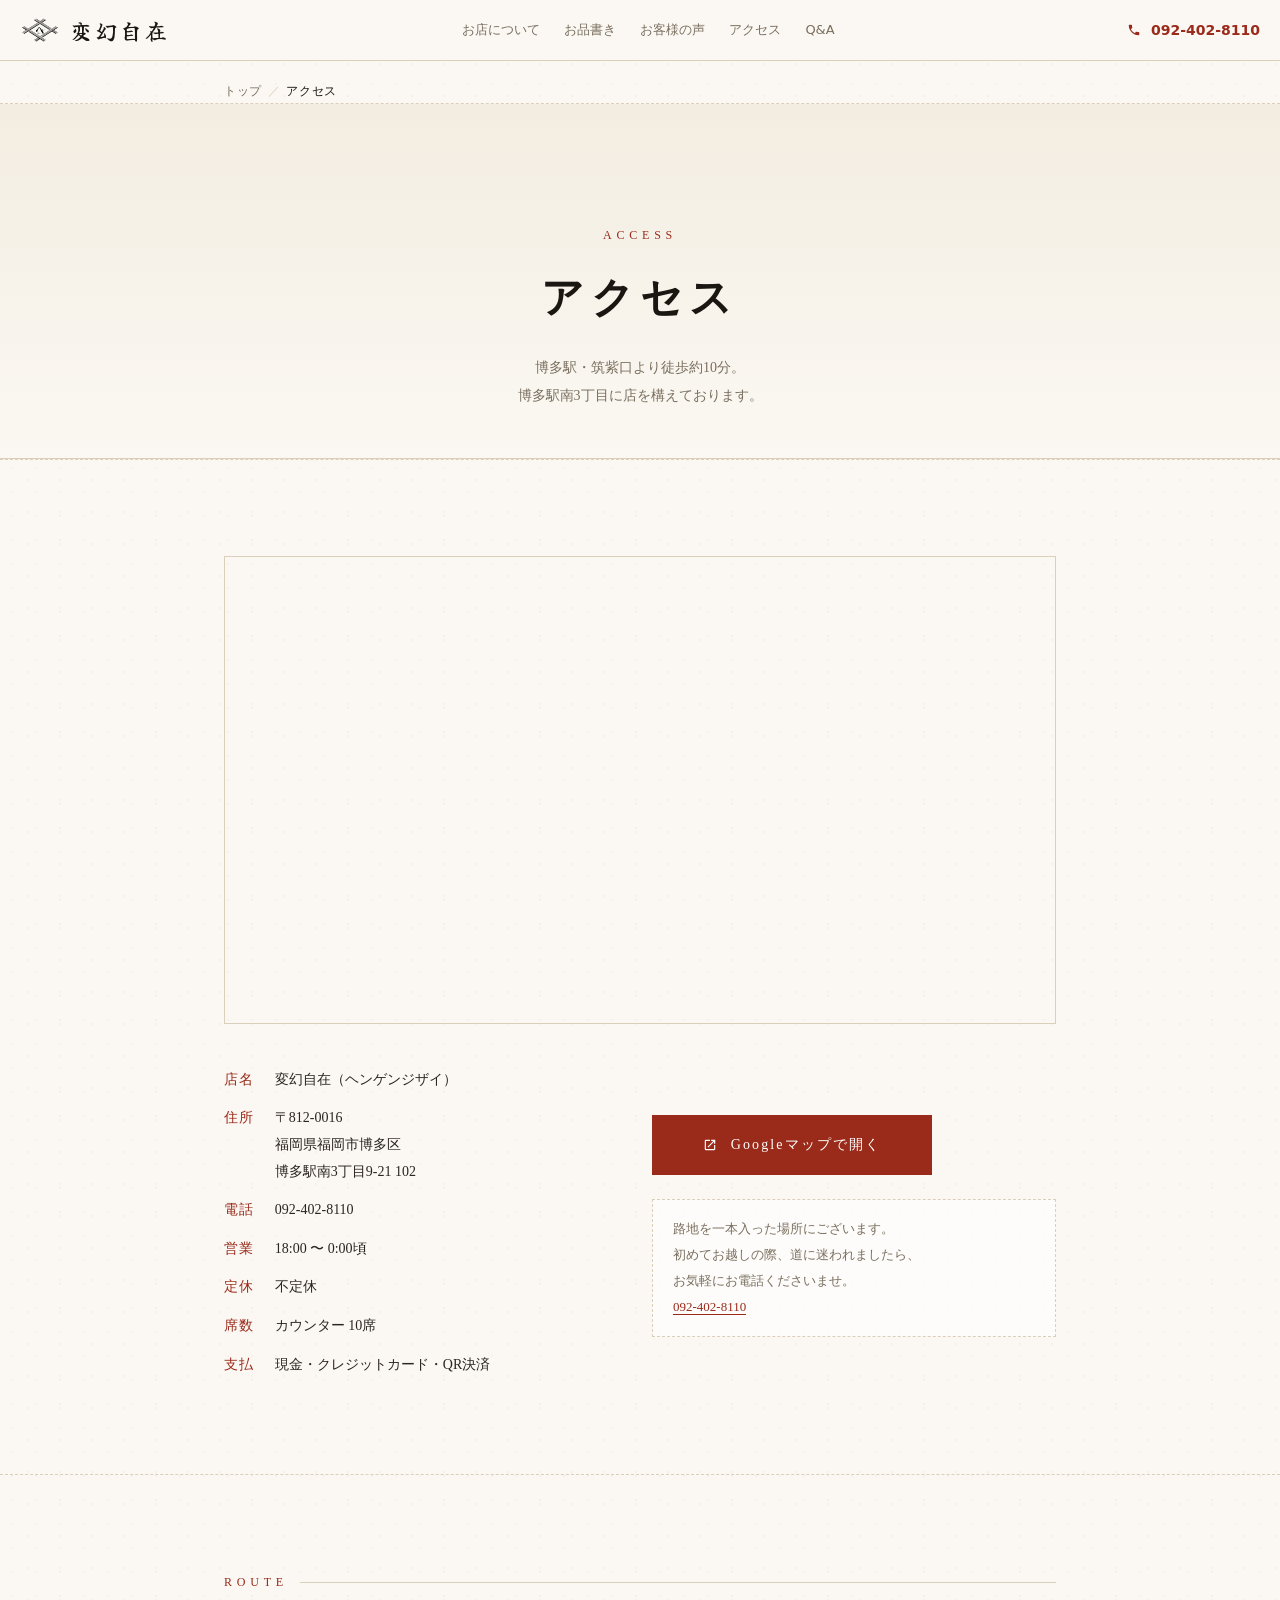
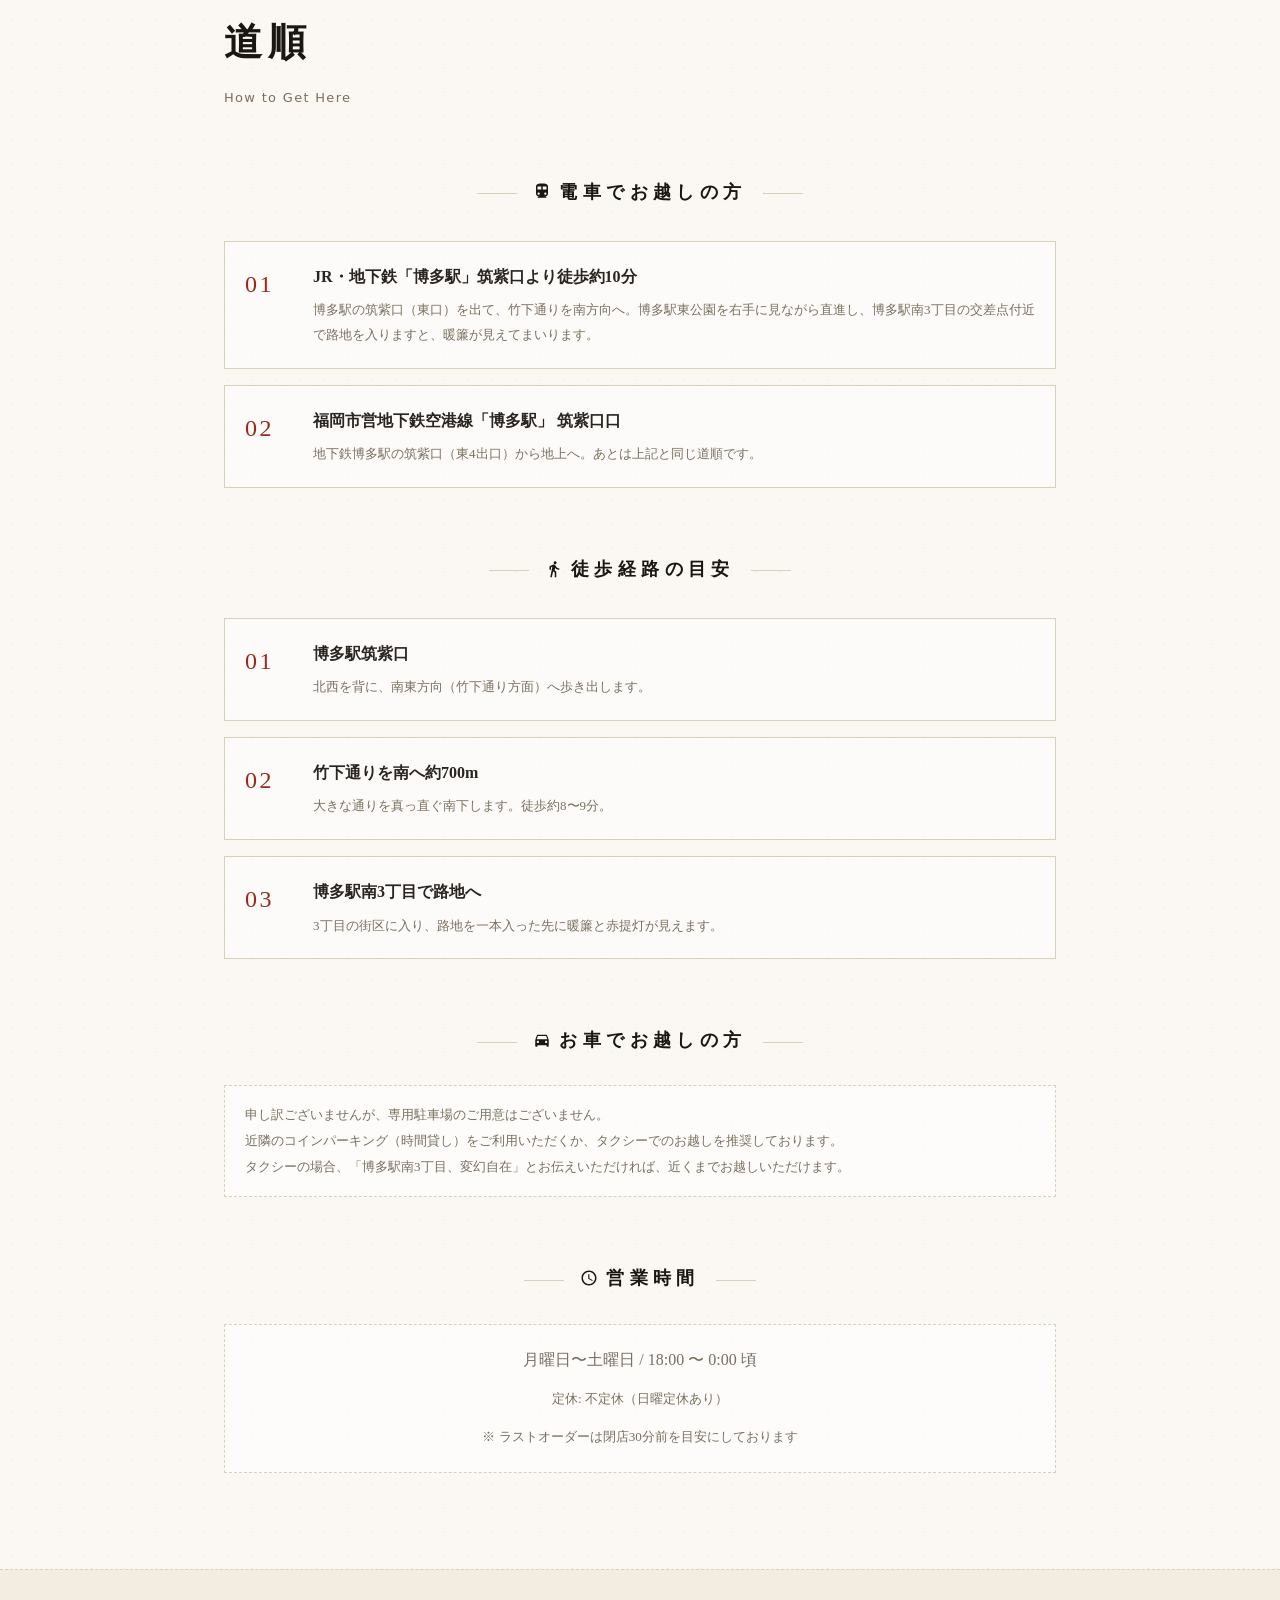
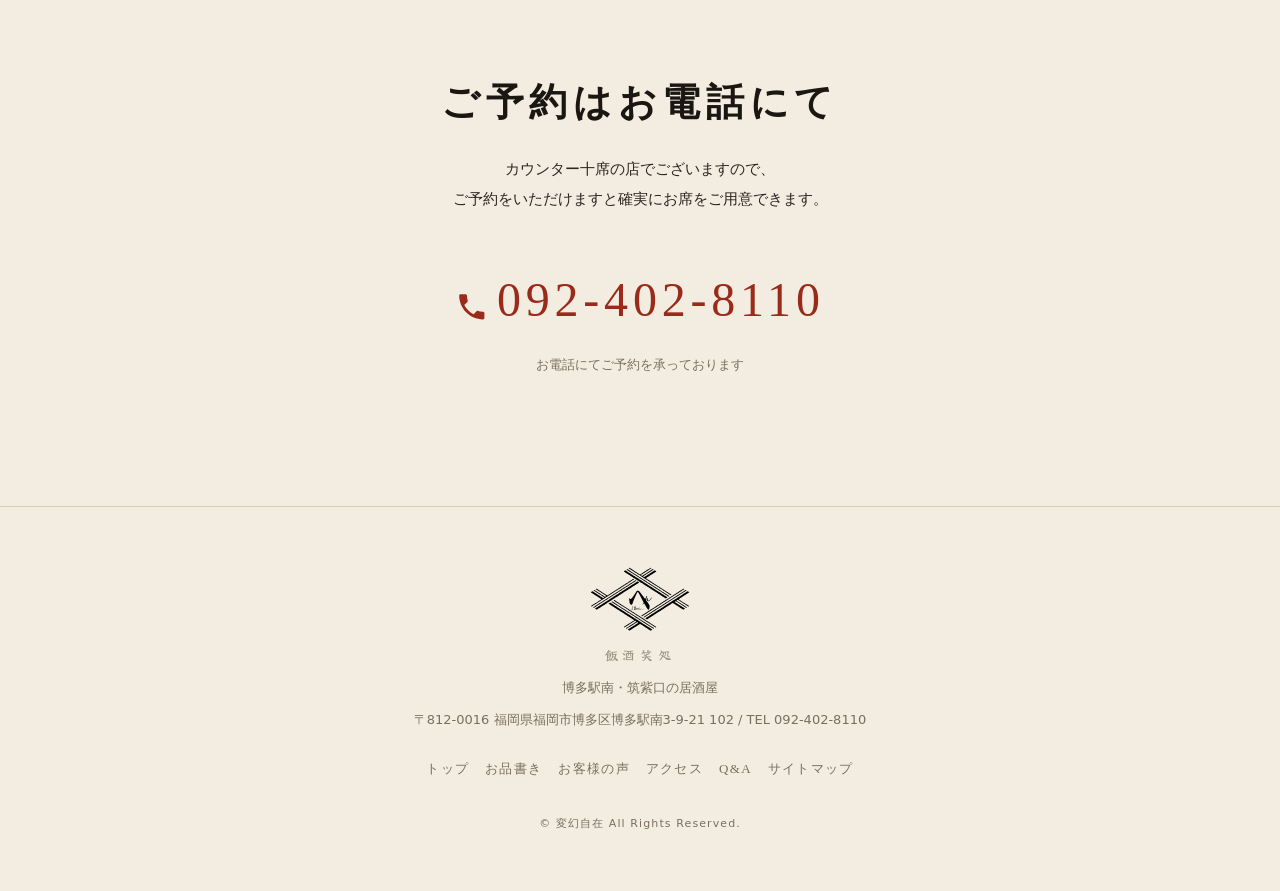
==== commit 213162d1: "Remove all smoking references from public site" ====
--- a/access/index.html
+++ b/access/index.html
@@ -55,7 +55,7 @@
 <link rel="preconnect" href="https://fonts.googleapis.com">
 <link rel="preconnect" href="https://fonts.gstatic.com" crossorigin>
 <link rel="stylesheet" href="https://fonts.googleapis.com/css2?family=Klee+One:wght@400;600&family=Yuji+Mai&display=swap">
-<link rel="stylesheet" href="/assets/style.css?v=20260519n">
+<link rel="stylesheet" href="/assets/style.css?v=20260519t">
 
 <script type="application/ld+json">
 {
@@ -79,7 +79,6 @@
   "geo":{"@type":"GeoCoordinates","latitude":33.58189,"longitude":130.42303},
   "telephone":"+81-92-402-8110",
   "url":"https://hengenjizai-hakata.com/",
-  "smokingAllowed":true,
   "maximumAttendeeCapacity":10,
   "servesCuisine":["Japanese","Izakaya"],
   "priceRange":"¥3,000〜¥4,000",
@@ -152,7 +151,6 @@
           <dt>定休</dt><dd>不定休</dd>
           <dt>席数</dt><dd>カウンター 10席</dd>
           <dt>支払</dt><dd>現金・クレジットカード・QR決済</dd>
-          <dt>喫煙</dt><dd>可（分煙ではございません）</dd>
         </dl>
       </div>
       <div>
--- a/assets/style.css
+++ b/assets/style.css
@@ -62,6 +62,26 @@
   letter-spacing:.35em;
   opacity:.7;
   margin:8px 0 6px;
+}
+.hero-shopkind{
+  font-family:var(--font-shodo);
+  font-size:clamp(15px, 3.6vw, 20px);
+  letter-spacing:.45em;
+  color:var(--c-mute);
+  margin:-4px 0 22px;
+  text-indent:.45em;
+  opacity:.85;
+  animation:hero-fade 1.2s cubic-bezier(.2,.7,.3,1) forwards;
+  animation-delay:1.7s;
+  opacity:0;
+}
+.hero-shopkind{opacity:0}
+@media(max-width:720px){
+  .hero-shopkind{
+    font-size:15px;
+    letter-spacing:.4em;
+    margin:-2px 0 18px;
+  }
 }
 *{box-sizing:border-box;margin:0;padding:0}
 html{scroll-behavior:smooth}
@@ -126,7 +146,7 @@
   position:relative;
   overflow:hidden;
 }
-.hero-img{display:none}
+.hero-picture,.hero-img{display:none}
 .hero-content{width:100%;position:relative;z-index:2}
 .hero .sub,.hero h1,.hero .lead,.hero .cta-row{opacity:0;animation:hero-fade 1.2s cubic-bezier(.2,.7,.3,1) forwards}
 .hero .sub{animation-delay:1.3s}
@@ -146,7 +166,9 @@
 
 @media(max-width:720px){
   .hero{
-    min-height:auto;
+    min-height:0;
+    height:auto;
+    max-height:none;
     background:none !important;
     display:block;
     padding:80px 0 40px;
@@ -154,13 +176,21 @@
     overflow:visible;
   }
   .hero::before{display:none}
+  .hero-picture,
   .hero-img{
     display:block;
     width:100%;
-    aspect-ratio:4/3;
-    object-fit:cover;
+    max-width:none;
+    max-height:none;
+  }
+  .hero-picture{
+    line-height:0;
     opacity:0;
     animation:hero-img-in-sp 1.4s ease-out .6s forwards;
+  }
+  .hero-img{
+    height:auto;
+    object-fit:contain;
   }
   @keyframes hero-img-in-sp{from{opacity:0}to{opacity:1}}
   .hero-content{padding:36px 24px 0}
@@ -289,16 +319,11 @@
     background:transparent;
     border:none;outline:none;
   }
-  .ai-ask > summary,
-  .ai-ask summary{
-    list-style:none !important;
-  }
-  .ai-ask summary::-webkit-details-marker{display:none !important}
-  .ai-ask summary::marker{content:"" !important;display:none !important;font-size:0 !important}
   /* サマリー（ボタン） */
   .ai-ask-summary{
-    list-style:none;
-    display:flex !important;align-items:center;justify-content:center;gap:12px;
+    appearance:none;-webkit-appearance:none;
+    display:flex;align-items:center;justify-content:space-between;gap:12px;
+    width:100%;
     cursor:pointer;
     background:#fff;
     color:var(--c-accent);
@@ -309,26 +334,30 @@
     border-radius:999px;
     box-shadow:0 6px 18px rgba(154,42,26,.10);
     transition:transform .15s, box-shadow .15s, background .15s;
-    text-align:center;
-    position:relative;
+    text-align:left;
     -webkit-tap-highlight-color:transparent;
   }
   .ai-ask-summary:active{
     transform:scale(.98);
     box-shadow:0 3px 10px rgba(154,42,26,.10);
   }
-  .ai-ask-sparkle{
-    font-size:16px;color:#e8a948;
-    animation:ai-sparkle 2.4s ease-in-out infinite;
+  .ai-ask-label{
+    flex:1;
+    line-height:1.4;
+    text-align:center;
+  }
+  .ai-ask-icon{
+    width:20px;height:20px;flex-shrink:0;
+    display:inline-flex;align-items:center;justify-content:center;
+    color:var(--c-accent);
+  }
+  .ai-ask-icon svg{width:100%;height:100%;display:block}
+  .ai-ask-icon-v{
     transform-origin:center;
-    flex-shrink:0;
-  }
-  @keyframes ai-sparkle{
-    0%,100%{transform:scale(1) rotate(0deg);opacity:.9}
-    50%{transform:scale(1.18) rotate(15deg);opacity:1}
-  }
-  .ai-ask-label{
-    line-height:1.4;
+    transition:transform .25s ease;
+  }
+  .ai-ask-summary[aria-expanded="true"] .ai-ask-icon-v{
+    transform:scaleY(0);
   }
 
   /* ボディ */
